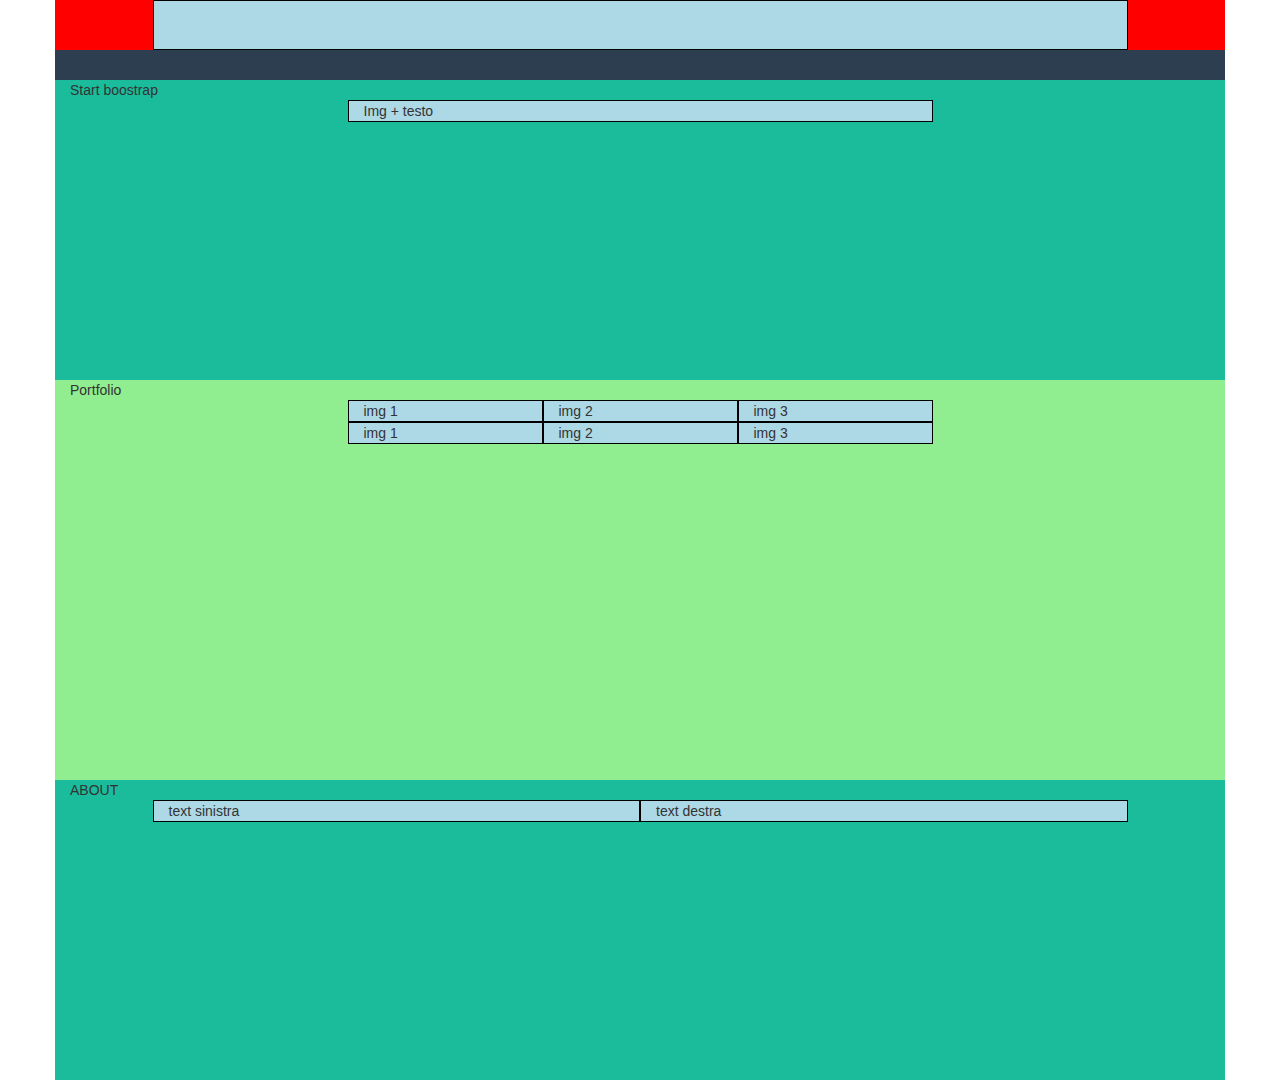
==== index.html @ ac2308a0 "layout 50% md" ====
<!DOCTYPE html>
<html lang="en">
<head>
    <meta charset="UTF-8">
    <meta http-equiv="X-UA-Compatible" content="IE=edge">
    <meta name="viewport" content="width=device-width, initial-scale=1.0">
    <link rel="stylesheet" href="css/style.css">
    <link rel="stylesheet" href="https://maxcdn.bootstrapcdn.com/bootstrap/3.3.7/css/bootstrap.min.css" integrity="sha384-BVYiiSIFeK1dGmJRAkycuHAHRg32OmUcww7on3RYdg4Va+PmSTsz/K68vbdEjh4u" crossorigin="anonymous">
    <title>Boostrap Freelance</title>
</head>
<body> 
    <!-- header  -->
    <header>
        <!-- nav bg nero  -->
        <nav class="container">
            <div class="row">
                <div class="col-md-offset-1 col-md-10">

                </div>
            </div>

        </nav>

        <!-- jumbotron  -->
        <div id="jumbotron" class="container bg-turquoise ">
            Start boostrap
            <div class="row">
                <div class="col-md-offset-3 col-md-6">Img + testo</div>
            </div>
        </div>
    </header>

    <!-- main  -->
    <main>

        <!-- PORTFOLIO  -->
        <section id="portfolio" class="container">
            Portfolio
            <!-- prima riga img  -->
            <div class="row">
                <div class="col-md-offset-3 col-md-2">img 1</div>
                <div class="col-md-2">img 2</div>
                <div class="col-md-2">img 3</div>
            </div>
            <!-- seconda riga img  -->
            <div class="row">
                <div class="col-md-offset-3 col-md-2">img 1</div>
                <div class="col-md-2">img 2</div>
                <div class="col-md-2">img 3</div>
            </div>
        </section>

        <!-- ABOUT  -->
        <section id="about" class="container bg-turquoise">
            ABOUT
            <div class="row">                
                <div class="col-md-offset-1 col-md-5">
                    text sinistra
                </div>
                <div class="col-md-5">
                    text destra 
                </div>
            </div>
        </section>

    </main>
</body>
</html>
---- css/style.css ----
[class*="col-"] {
    background-color: lightblue;
    border: 1px solid black;
    height: 100%;
}
.bg-turquoise {
    background-color: #1abc9c;
}

/* nav  */
nav {
    height: 80px;
    background-color: #2c3e50; 
}
nav>.row {
    background-color: red;
    height: 50px;
    line-height: 50px;
    vertical-align: middle;
}
/* jumbotron */
#jumbotron {
    height: 300px;
}
/* main  */
/* portfolio  */
#portfolio {
    height: 400px;
    background-color: lightgreen; /*  da cambiare in white  */
}
/* about  */
#about {
    height: 300px;
}
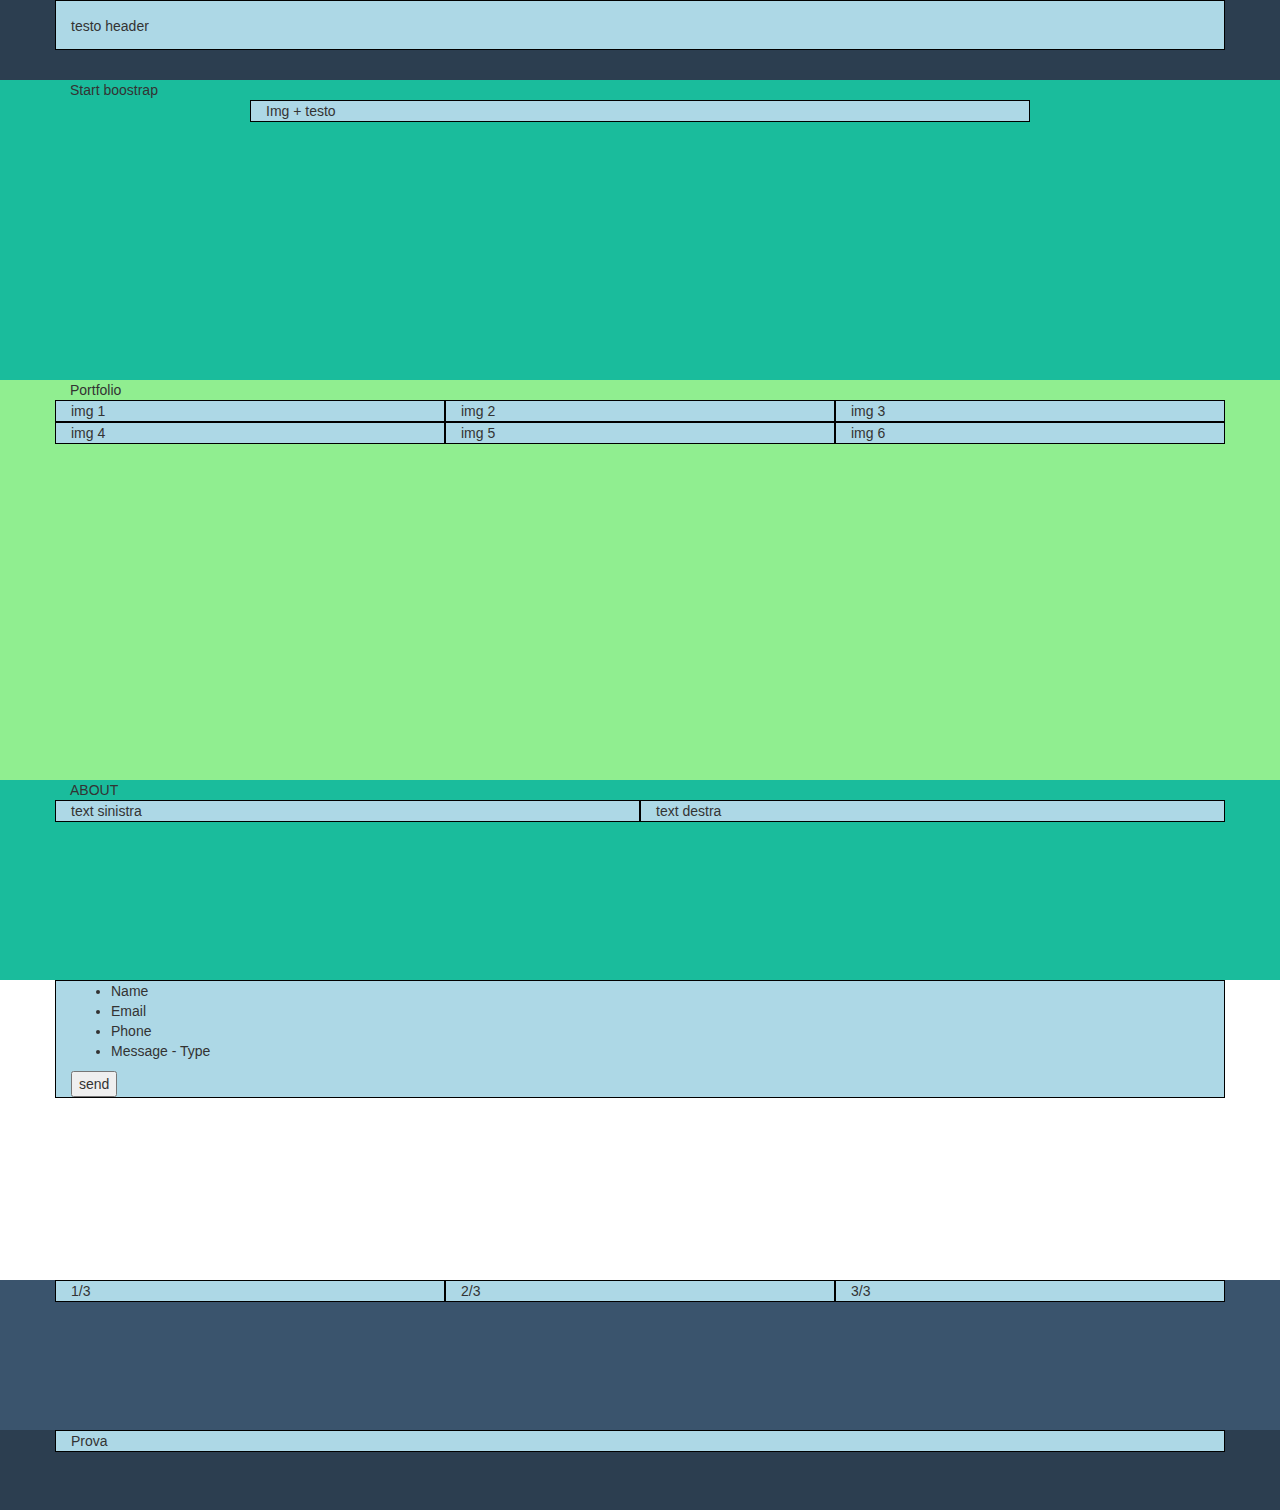
==== commit 89793fe7: "prova layout x3 dispositivi. Non capisco i margini" ====
--- a/index.html
+++ b/index.html
@@ -12,20 +12,23 @@
     <!-- header  -->
     <header>
         <!-- nav bg nero  -->
-        <nav class="container">
-            <div class="row">
-                <div class="col-md-offset-1 col-md-10">
-
+        <nav>
+            <div class="container">
+                <div class="row">
+                    <div class="col-md-12 col-sm-12 col-xs-12">
+                        testo header
+                    </div>
                 </div>
             </div>
-
         </nav>
 
         <!-- jumbotron  -->
-        <div id="jumbotron" class="container bg-turquoise ">
-            Start boostrap
-            <div class="row">
-                <div class="col-md-offset-3 col-md-6">Img + testo</div>
+        <div id="jumbotron" class="bg-turquoise ">            
+            <div class="container">
+                Start boostrap
+                <div class="row">
+                    <div class="col-md-offset-2 col-md-8 col-sm-offset-3 col-sm-6 col-xs-offset-1 col-xs-10">Img + testo</div>
+                </div>
             </div>
         </div>
     </header>
@@ -34,35 +37,76 @@
     <main>
 
         <!-- PORTFOLIO  -->
-        <section id="portfolio" class="container">
-            Portfolio
-            <!-- prima riga img  -->
-            <div class="row">
-                <div class="col-md-offset-3 col-md-2">img 1</div>
-                <div class="col-md-2">img 2</div>
-                <div class="col-md-2">img 3</div>
-            </div>
-            <!-- seconda riga img  -->
-            <div class="row">
-                <div class="col-md-offset-3 col-md-2">img 1</div>
-                <div class="col-md-2">img 2</div>
-                <div class="col-md-2">img 3</div>
+        <section id="portfolio">
+            <div class="container">
+                Portfolio
+                <!-- prima riga img  -->
+                <div class="row">
+                    <div class="col-md-4 col-sm-6 col-xs-12">img 1</div>
+                    <div class="col-md-4 col-sm-6 col-xs-12">img 2</div>
+                    <div class="col-md-4 col-sm-6 col-xs-12">img 3</div>
+                    <div class="col-md-4 col-sm-6 col-xs-12">img 4</div>
+                    <div class="col-md-4 col-sm-6 col-xs-12">img 5</div>
+                    <div class="col-md-4 col-sm-6 col-xs-12">img 6</div>
+                </div>
             </div>
         </section>
 
         <!-- ABOUT  -->
-        <section id="about" class="container bg-turquoise">
-            ABOUT
-            <div class="row">                
-                <div class="col-md-offset-1 col-md-5">
-                    text sinistra
-                </div>
-                <div class="col-md-5">
-                    text destra 
+        <section id="about" class="bg-turquoise">
+            <div class="container">
+                ABOUT
+                <div class="row">                
+                    <div class="col-md-6 col-sm-6 col-xs-12">
+                        text sinistra
+                    </div>
+                    <div class="col-md-6 col-sm-6 col-xs-12">
+                        text destra 
+                    </div>
                 </div>
             </div>
         </section>
 
+        <!-- contact me  -->
+        <section id="contact">
+            <div class="container">
+                <div class="row">
+                    <div class="col-md-12 col-sm-12 col-xs-12">
+                        <ul>
+                            <li>Name</li>
+                            <li>Email</li>
+                            <li>Phone</li>
+                            <li>Message - Type</li>
+                        </ul>
+                        <button>send</button>
+                    </div>
+                </div>
+            </div>
+        </section>
     </main>
+
+    <!-- footer  -->
+    <footer>
+        <!-- prima parte footer  -->
+        <section id="foot-1">
+            <div class="container">
+                <div class="row">
+                    <div class="col-md-4 col-sm-4 col-xs-4">1/3</div>
+                    <div class="col-md-4 col-sm-4 col-xs-4">2/3</div>
+                    <div class="col-md-4 col-sm-4 col-xs-4">3/3</div>
+                </div>
+            </div>
+        </section>
+
+        <!-- seconda parte footer  -->
+        <section id="foot-2">
+            <div class="container">
+                <div class="row">
+                    <div class="col-md-12 col-sm-12 col-xs-12">Prova</div>
+                </div>
+            </div>
+        </section>
+
+    </footer>
 </body>
 </html>--- a/css/style.css
+++ b/css/style.css
@@ -12,8 +12,7 @@
     height: 80px;
     background-color: #2c3e50; 
 }
-nav>.row {
-    background-color: red;
+nav .row {
     height: 50px;
     line-height: 50px;
     vertical-align: middle;
@@ -30,6 +29,19 @@
 }
 /* about  */
 #about {
+    height: 200px;
+}
+#contact {
     height: 300px;
 }
 
+footer>section:first-child {
+    background-color: #3a546d;
+    height: 150px;
+}
+
+footer>section:last-child {
+    background-color: #2c3e50;
+    height: 80px;
+}
+
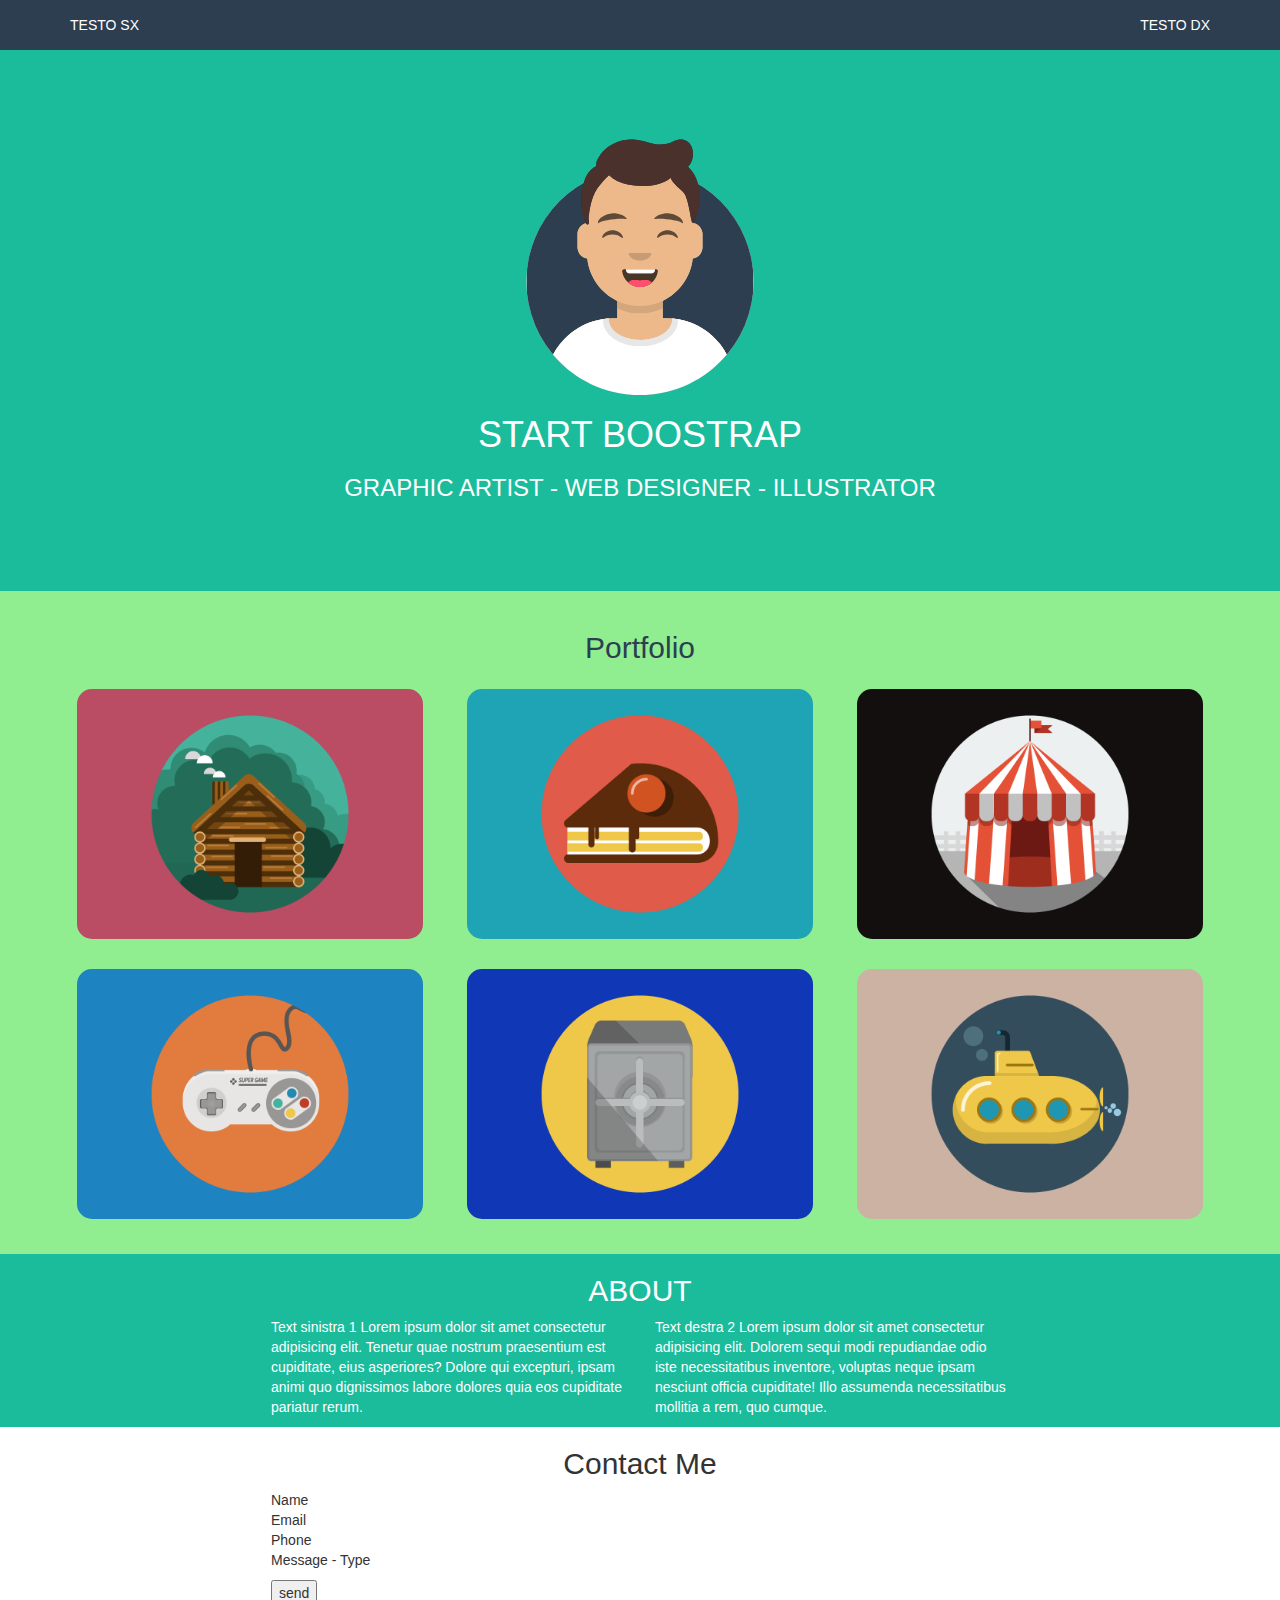
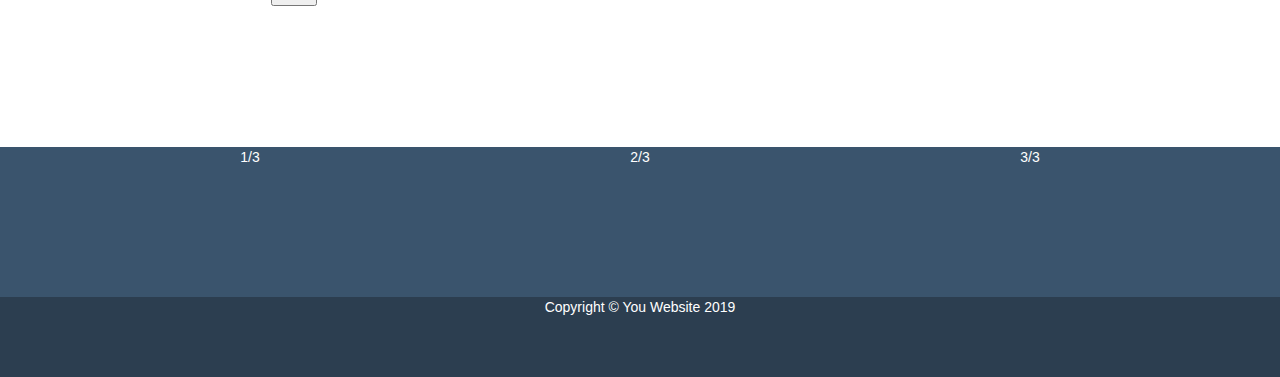
==== commit 9790cd23: "major layout + test" ====
--- a/index.html
+++ b/index.html
@@ -1,112 +1,148 @@
 <!DOCTYPE html>
 <html lang="en">
-<head>
-    <meta charset="UTF-8">
-    <meta http-equiv="X-UA-Compatible" content="IE=edge">
-    <meta name="viewport" content="width=device-width, initial-scale=1.0">
-    <link rel="stylesheet" href="css/style.css">
-    <link rel="stylesheet" href="https://maxcdn.bootstrapcdn.com/bootstrap/3.3.7/css/bootstrap.min.css" integrity="sha384-BVYiiSIFeK1dGmJRAkycuHAHRg32OmUcww7on3RYdg4Va+PmSTsz/K68vbdEjh4u" crossorigin="anonymous">
-    <title>Boostrap Freelance</title>
-</head>
-<body> 
-    <!-- header  -->
-    <header>
-        <!-- nav bg nero  -->
-        <nav>
-            <div class="container">
-                <div class="row">
-                    <div class="col-md-12 col-sm-12 col-xs-12">
-                        testo header
+    <head>
+        <meta charset="UTF-8">
+        <meta http-equiv="X-UA-Compatible" content="IE=edge">
+        <meta name="viewport" content="width=device-width, initial-scale=1.0">
+        <link rel="stylesheet" href="css/style.css">
+        <link rel="stylesheet" href="https://maxcdn.bootstrapcdn.com/bootstrap/3.3.7/css/bootstrap.min.css" integrity="sha384-BVYiiSIFeK1dGmJRAkycuHAHRg32OmUcww7on3RYdg4Va+PmSTsz/K68vbdEjh4u" crossorigin="anonymous">
+        <title>Boostrap Freelance</title>
+    </head>
+    <body> 
+        <!-- header  -->
+        <header class="text-uppercase">
+            <!-- nav bg nero  -->
+            <nav>
+                <div class="container">
+                    <div class="row">
+                        <!-- probabilmente mettere due colonne da 6 sarebbe meglio per dividere  -->
+                        <div class="col-md-6 col-sm-6 col-xs-6">
+                            testo sx
+                        </div>
+                        <div class="col-md-6 text-right col-sm-6 col-xs-6"> testo dx
+
+                        </div>
+                    </div>
+                </div>
+            </nav>
+
+            <!-- jumbotron  -->
+            <div id="jumbotron" class="text-center bg-turquoise ">            
+                <div class="container">
+                    <div class="row">
+                        <div class="col-md-offset-2 col-md-8 col-sm-offset-3 col-sm-6 col-xs-12">
+                            <img src="img/avatar.svg" alt="img avatar">
+                        
+                        
+                            <h1>Start Boostrap</h1>
+
+                <!-- in mezzo c'è una stellina e linea !!  -->
+
+                            <h3>Graphic Artist - Web Designer - Illustrator</h3>
+                        </div>
                     </div>
                 </div>
             </div>
-        </nav>
+        </header>
 
-        <!-- jumbotron  -->
-        <div id="jumbotron" class="bg-turquoise ">            
-            <div class="container">
-                Start boostrap
-                <div class="row">
-                    <div class="col-md-offset-2 col-md-8 col-sm-offset-3 col-sm-6 col-xs-offset-1 col-xs-10">Img + testo</div>
-                </div>
-            </div>
-        </div>
-    </header>
+        <!-- main  -->
+        <main>
 
-    <!-- main  -->
-    <main>
-
-        <!-- PORTFOLIO  -->
-        <section id="portfolio">
-            <div class="container">
-                Portfolio
-                <!-- prima riga img  -->
-                <div class="row">
-                    <div class="col-md-4 col-sm-6 col-xs-12">img 1</div>
-                    <div class="col-md-4 col-sm-6 col-xs-12">img 2</div>
-                    <div class="col-md-4 col-sm-6 col-xs-12">img 3</div>
-                    <div class="col-md-4 col-sm-6 col-xs-12">img 4</div>
-                    <div class="col-md-4 col-sm-6 col-xs-12">img 5</div>
-                    <div class="col-md-4 col-sm-6 col-xs-12">img 6</div>
-                </div>
-            </div>
-        </section>
-
-        <!-- ABOUT  -->
-        <section id="about" class="bg-turquoise">
-            <div class="container">
-                ABOUT
-                <div class="row">                
-                    <div class="col-md-6 col-sm-6 col-xs-12">
-                        text sinistra
-                    </div>
-                    <div class="col-md-6 col-sm-6 col-xs-12">
-                        text destra 
+            <!-- PORTFOLIO  -->
+            <section id="portfolio">
+                <div class="container text-center">
+                    <h2>Portfolio</h2>
+                    <!-- prima riga img  -->
+                    <div class="row">
+                        <div class="col-md-4 col-sm-6 col-xs-12">
+                            <img src="img/cabin.png" alt="Cabin img">
+                        </div>
+                        <div class="col-md-4 col-sm-6 col-xs-12">
+                            <img src="img/cake.png" alt="cake img">
+                        </div>
+                        <div class="col-md-4 col-sm-6 col-xs-12">
+                            <img src="img/circus.png" alt="circus img">
+                        </div>
+                        <div class="col-md-4 col-sm-6 col-xs-12">
+                            <img src="img/game.png" alt="game img">
+                        </div>
+                        <div class="col-md-4 col-sm-6 col-xs-12">
+                            <img src="img/safe.png" alt="safe img">
+                        </div>
+                        <div class="col-md-4 col-sm-6 col-xs-12">
+                            <img src="img/submarine.png" alt="submarine img">
+                        </div>
                     </div>
                 </div>
-            </div>
-        </section>
+            </section>
 
-        <!-- contact me  -->
-        <section id="contact">
-            <div class="container">
-                <div class="row">
-                    <div class="col-md-12 col-sm-12 col-xs-12">
-                        <ul>
-                            <li>Name</li>
-                            <li>Email</li>
-                            <li>Phone</li>
-                            <li>Message - Type</li>
-                        </ul>
-                        <button>send</button>
+            <!-- ABOUT  -->
+            <section id="about" class="bg-turquoise">
+
+                <div class="wrapper_60">
+                    <div class="container-fluid">
+                        <h2 class="text-center">ABOUT</h2>
+                        <div class="row">
+                            <div class="col-md-6 col-sm-6 col-xs-12">
+                                <p>
+                                    Text sinistra 1 Lorem ipsum dolor sit amet consectetur adipisicing elit. Tenetur quae nostrum praesentium est cupiditate, eius asperiores? Dolore qui excepturi, ipsam animi quo dignissimos labore dolores quia eos cupiditate pariatur rerum.
+                                </p>   
+                            </div>
+                            <div class="col-md-6 col-sm-6 col-xs-12">
+                                <p>
+                                    Text destra 2 Lorem ipsum dolor sit amet consectetur adipisicing elit. Dolorem sequi modi repudiandae odio iste necessitatibus inventore, voluptas neque ipsam nesciunt officia cupiditate! Illo assumenda necessitatibus mollitia a rem, quo cumque.
+                                </p> 
+                            </div>
+                        </div>
                     </div>
                 </div>
-            </div>
-        </section>
-    </main>
+            </section>
 
-    <!-- footer  -->
-    <footer>
-        <!-- prima parte footer  -->
-        <section id="foot-1">
-            <div class="container">
-                <div class="row">
-                    <div class="col-md-4 col-sm-4 col-xs-4">1/3</div>
-                    <div class="col-md-4 col-sm-4 col-xs-4">2/3</div>
-                    <div class="col-md-4 col-sm-4 col-xs-4">3/3</div>
+            <!-- contact me  -->
+            <section id="contact">
+                <h2 class="text-center">Contact Me</h2>
+                <div class="wrapper_60">
+                    <div class="container">
+                        
+                        <div class="row">
+                            <div class="col-md-12 col-sm-12 col-xs-12">
+                                
+                                <ul>
+                                    <li>Name</li>
+                                    <li>Email</li>
+                                    <li>Phone</li>
+                                    <li>Message - Type</li>
+                                </ul>
+                                <button>send</button>
+                            </div>
+                        </div>
+                    </div>
                 </div>
-            </div>
-        </section>
+            </section>
+        </main>
 
-        <!-- seconda parte footer  -->
-        <section id="foot-2">
-            <div class="container">
-                <div class="row">
-                    <div class="col-md-12 col-sm-12 col-xs-12">Prova</div>
+        <!-- footer  -->
+        <footer class="text-center">
+            <!-- prima parte footer  -->
+            <section id="footer_top">
+                <div class="container">
+                    <div class="row">
+                        <div class="col-md-4 col-sm-4 col-xs-12">1/3</div>
+                        <div class="col-md-4 col-sm-4 col-xs-12">2/3</div>
+                        <div class="col-md-4 col-sm-4 col-xs-12">3/3</div>
+                    </div>
                 </div>
-            </div>
-        </section>
+            </section>
 
-    </footer>
-</body>
+            <!-- seconda parte footer  -->
+            <section id="footer_bot">
+                <div class="container">
+                    <div class="row">
+                        <p>Copyright &copy; You Website 2019</p>
+                    </div>
+                </div>
+            </section>
+
+        </footer>
+    </body>
 </html>--- a/css/style.css
+++ b/css/style.css
@@ -1,15 +1,27 @@
 [class*="col-"] {
-    background-color: lightblue;
-    border: 1px solid black;
+    /* background-color: lightblue;
+    border: 1px solid black; */
     height: 100%;
 }
 .bg-turquoise {
     background-color: #1abc9c;
 }
+.wrapper_60 {
+    width: 60%;
+    margin: 0 auto;
+}
+ul {
+    list-style-type: none;
+    padding-left: 0;
+}
 
+/* header  */
+header {
+    color: white;
+}
 /* nav  */
 nav {
-    height: 80px;
+    height: 50px;
     background-color: #2c3e50; 
 }
 nav .row {
@@ -19,28 +31,44 @@
 }
 /* jumbotron */
 #jumbotron {
-    height: 300px;
+    padding: 80px 15px;  
 }
+#jumbotron img {
+    width: 250px;
+}
+
+
+
 /* main  */
 /* portfolio  */
 #portfolio {
-    height: 400px;
-    background-color: lightgreen; /*  da cambiare in white  */
+    padding: 20px;
+    background-color: lightgreen;
+    color: #2c3e50; /*  da cambiare in white  */
+}
+#portfolio img {
+    height: 250px;
+    margin: 15px 0;
+    border-radius: 15px;
 }
 /* about  */
 #about {
-    height: 200px;
+    color: white;
 }
 #contact {
     height: 300px;
 }
 
-footer>section:first-child {
+/* footer  */
+footer {
+    color: white;
+}
+#footer_top {
     background-color: #3a546d;
     height: 150px;
 }
 
-footer>section:last-child {
+#footer_bot {
     background-color: #2c3e50;
     height: 80px;
 }
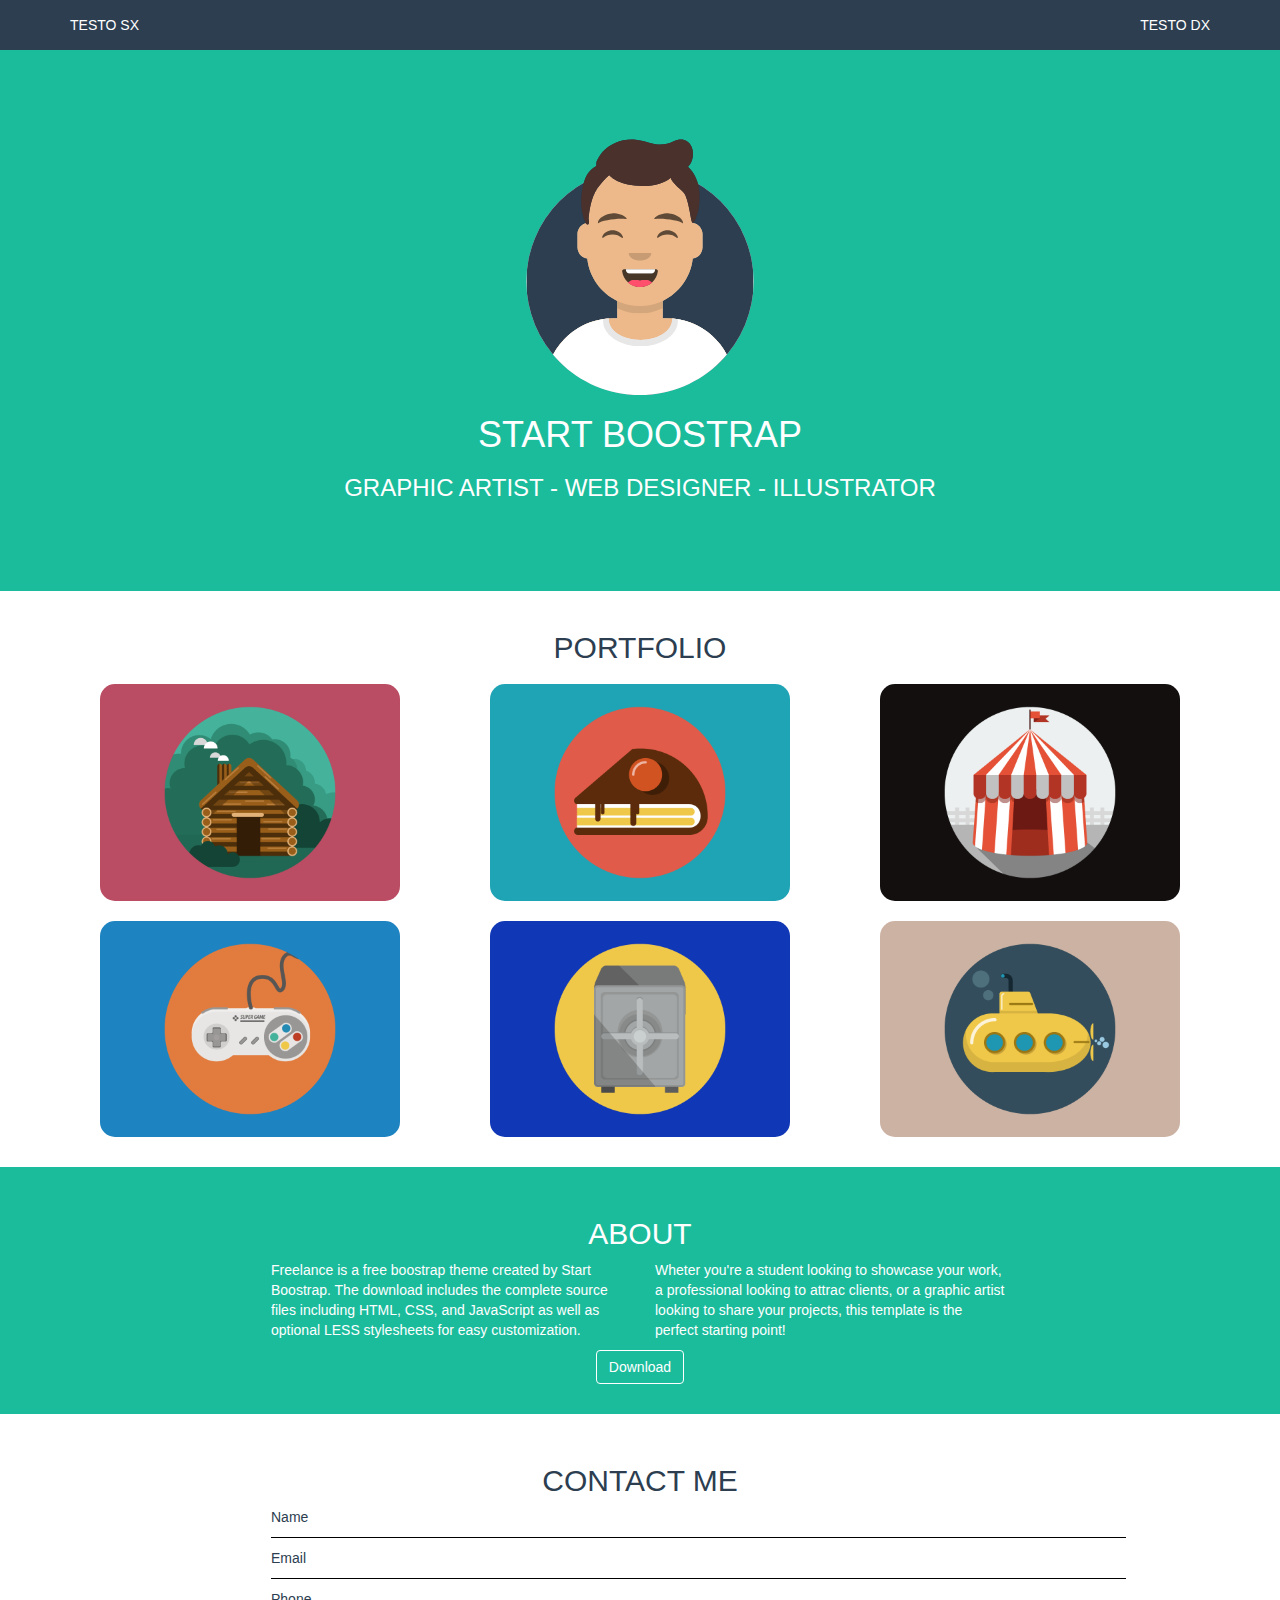
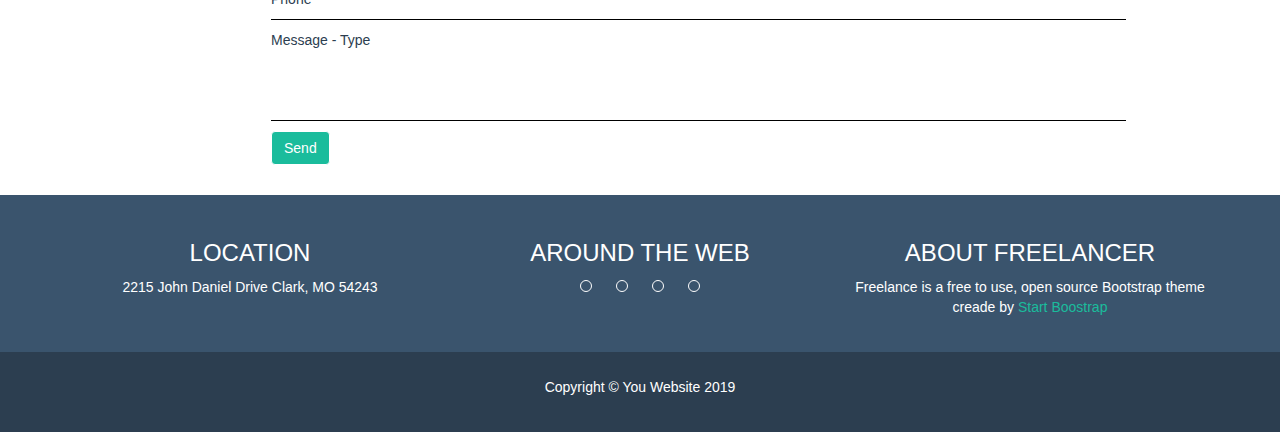
==== commit b86b7896: "manca navbar" ====
--- a/index.html
+++ b/index.html
@@ -4,8 +4,12 @@
         <meta charset="UTF-8">
         <meta http-equiv="X-UA-Compatible" content="IE=edge">
         <meta name="viewport" content="width=device-width, initial-scale=1.0">
+        <!-- style  -->
         <link rel="stylesheet" href="css/style.css">
+        <!-- bootstrap  -->
         <link rel="stylesheet" href="https://maxcdn.bootstrapcdn.com/bootstrap/3.3.7/css/bootstrap.min.css" integrity="sha384-BVYiiSIFeK1dGmJRAkycuHAHRg32OmUcww7on3RYdg4Va+PmSTsz/K68vbdEjh4u" crossorigin="anonymous">
+        <!-- fontsize  -->
+        <link rel="stylesheet" href="https://cdnjs.cloudflare.com/ajax/libs/font-awesome/5.15.3/css/all.min.css" integrity="sha512-iBBXm8fW90+nuLcSKlbmrPcLa0OT92xO1BIsZ+ywDWZCvqsWgccV3gFoRBv0z+8dLJgyAHIhR35VZc2oM/gI1w==" crossorigin="anonymous" />
         <title>Boostrap Freelance</title>
     </head>
     <body> 
@@ -85,14 +89,19 @@
                         <div class="row">
                             <div class="col-md-6 col-sm-6 col-xs-12">
                                 <p>
-                                    Text sinistra 1 Lorem ipsum dolor sit amet consectetur adipisicing elit. Tenetur quae nostrum praesentium est cupiditate, eius asperiores? Dolore qui excepturi, ipsam animi quo dignissimos labore dolores quia eos cupiditate pariatur rerum.
+                                    Freelance is a free boostrap theme created by Start Boostrap. The download includes the complete source files including HTML, CSS, and JavaScript as well as optional LESS stylesheets for easy customization.
                                 </p>   
                             </div>
                             <div class="col-md-6 col-sm-6 col-xs-12">
                                 <p>
-                                    Text destra 2 Lorem ipsum dolor sit amet consectetur adipisicing elit. Dolorem sequi modi repudiandae odio iste necessitatibus inventore, voluptas neque ipsam nesciunt officia cupiditate! Illo assumenda necessitatibus mollitia a rem, quo cumque.
+                                    Wheter you're a student looking to showcase your work, a professional looking to attrac clients, or a graphic artist looking to share your projects, this template is the perfect starting point!
                                 </p> 
                             </div>
+                        </div>
+
+                        <!-- bottone download  -->
+                        <div class="text-center">                    
+                            <button type="button" class="btn btn-default"><i class="fas fa-download"></i> Download</button>
                         </div>
                     </div>
                 </div>
@@ -112,10 +121,10 @@
                                     <li>Email</li>
                                     <li>Phone</li>
                                     <li>Message - Type</li>
-                                </ul>
-                                <button>send</button>
+                                </ul>                   
                             </div>
                         </div>
+                        <button type="button" class="btn btn-success">Send</button>
                     </div>
                 </div>
             </section>
@@ -127,9 +136,32 @@
             <section id="footer_top">
                 <div class="container">
                     <div class="row">
-                        <div class="col-md-4 col-sm-4 col-xs-12">1/3</div>
-                        <div class="col-md-4 col-sm-4 col-xs-12">2/3</div>
-                        <div class="col-md-4 col-sm-4 col-xs-12">3/3</div>
+                        <div class="col-md-4 col-sm-4 col-xs-12">
+                            <h3>Location</h3>
+                            <p>
+                                2215 John Daniel Drive Clark, MO 54243
+                            </p>
+                        </div>
+                        <div class="col-md-4 col-sm-4 col-xs-12">
+                            <h3>around the web</h3>
+                            <ul>
+                                <li>
+                                    <i class="fab fa-facebook-f"></i>
+                                </li>
+                                <li>
+                                    <i class="fab fa-google-plus-g"></i>
+                                </li>
+                                <li>
+                                    <i class="fab fa-twitter"></i>
+                                </li>
+                                <li>
+                                    <i class="fab fa-linkedin-in"></i>
+                                </li>
+                            </ul>
+                        </div>
+                        <div class="col-md-4 col-sm-4 col-xs-12"><h3>About freelancer</h3>
+                        <p>Freelance is a free to use, open source Bootstrap theme creade by <span id="start_boostrap">Start Boostrap</span></p>
+                        </div>
                     </div>
                 </div>
             </section>
--- a/css/style.css
+++ b/css/style.css
@@ -10,13 +10,16 @@
     width: 60%;
     margin: 0 auto;
 }
-ul {
-    list-style-type: none;
-    padding-left: 0;
+h2,
+h3 {
+    text-transform: uppercase;
+    margin: 20px 0px;
 }
 
 /* header  */
-header {
+header,
+footer,
+#about {
     color: white;
 }
 /* nav  */
@@ -43,33 +46,68 @@
 /* portfolio  */
 #portfolio {
     padding: 20px;
-    background-color: lightgreen;
     color: #2c3e50; /*  da cambiare in white  */
 }
 #portfolio img {
-    height: 250px;
-    margin: 15px 0;
+    width: 300px;
+    margin: 10px 0;
     border-radius: 15px;
 }
-/* about  */
-#about {
-    color: white;
-}
+#portfolio,
 #contact {
-    height: 300px;
+    color: #2c3e50; 
 }
 
+/* about  */
+#about,
+#contact {
+    padding: 30px 0;
+}
+#about button,
+#contact button {
+    background-color: #1abc9c; 
+    color: white;
+    border: 1px solid white;
+}
+
+/* contact  */
+#contact ul,
+#footer_top ul {
+    list-style-type: none;
+    padding-left: 0;
+}
+#contact ul>li {
+    margin-bottom: 10px;
+    padding-bottom: 10px;
+    border-bottom: 1px solid black;
+    width: 75%;
+}
+#contact ul>li:last-child {
+    padding-bottom: 70px;
+}
+
+
 /* footer  */
-footer {
-    color: white;
+#footer_top {
+    padding: 25px 0;
+    background-color: #3a546d;
 }
-#footer_top {
-    background-color: #3a546d;
-    height: 150px;
+#footer_top ul>li {
+    display: inline-block;
+    margin: 0 10px;
+    border: 1px solid;
+    padding: 5px;
+    border-radius: 50%;  
+}
+#footer_top ul>li>i {
+    width: 20px;
+}
+#start_boostrap {
+    color: #1abc9c;
 }
 
 #footer_bot {
     background-color: #2c3e50;
-    height: 80px;
+    padding: 25px 0;
 }
 
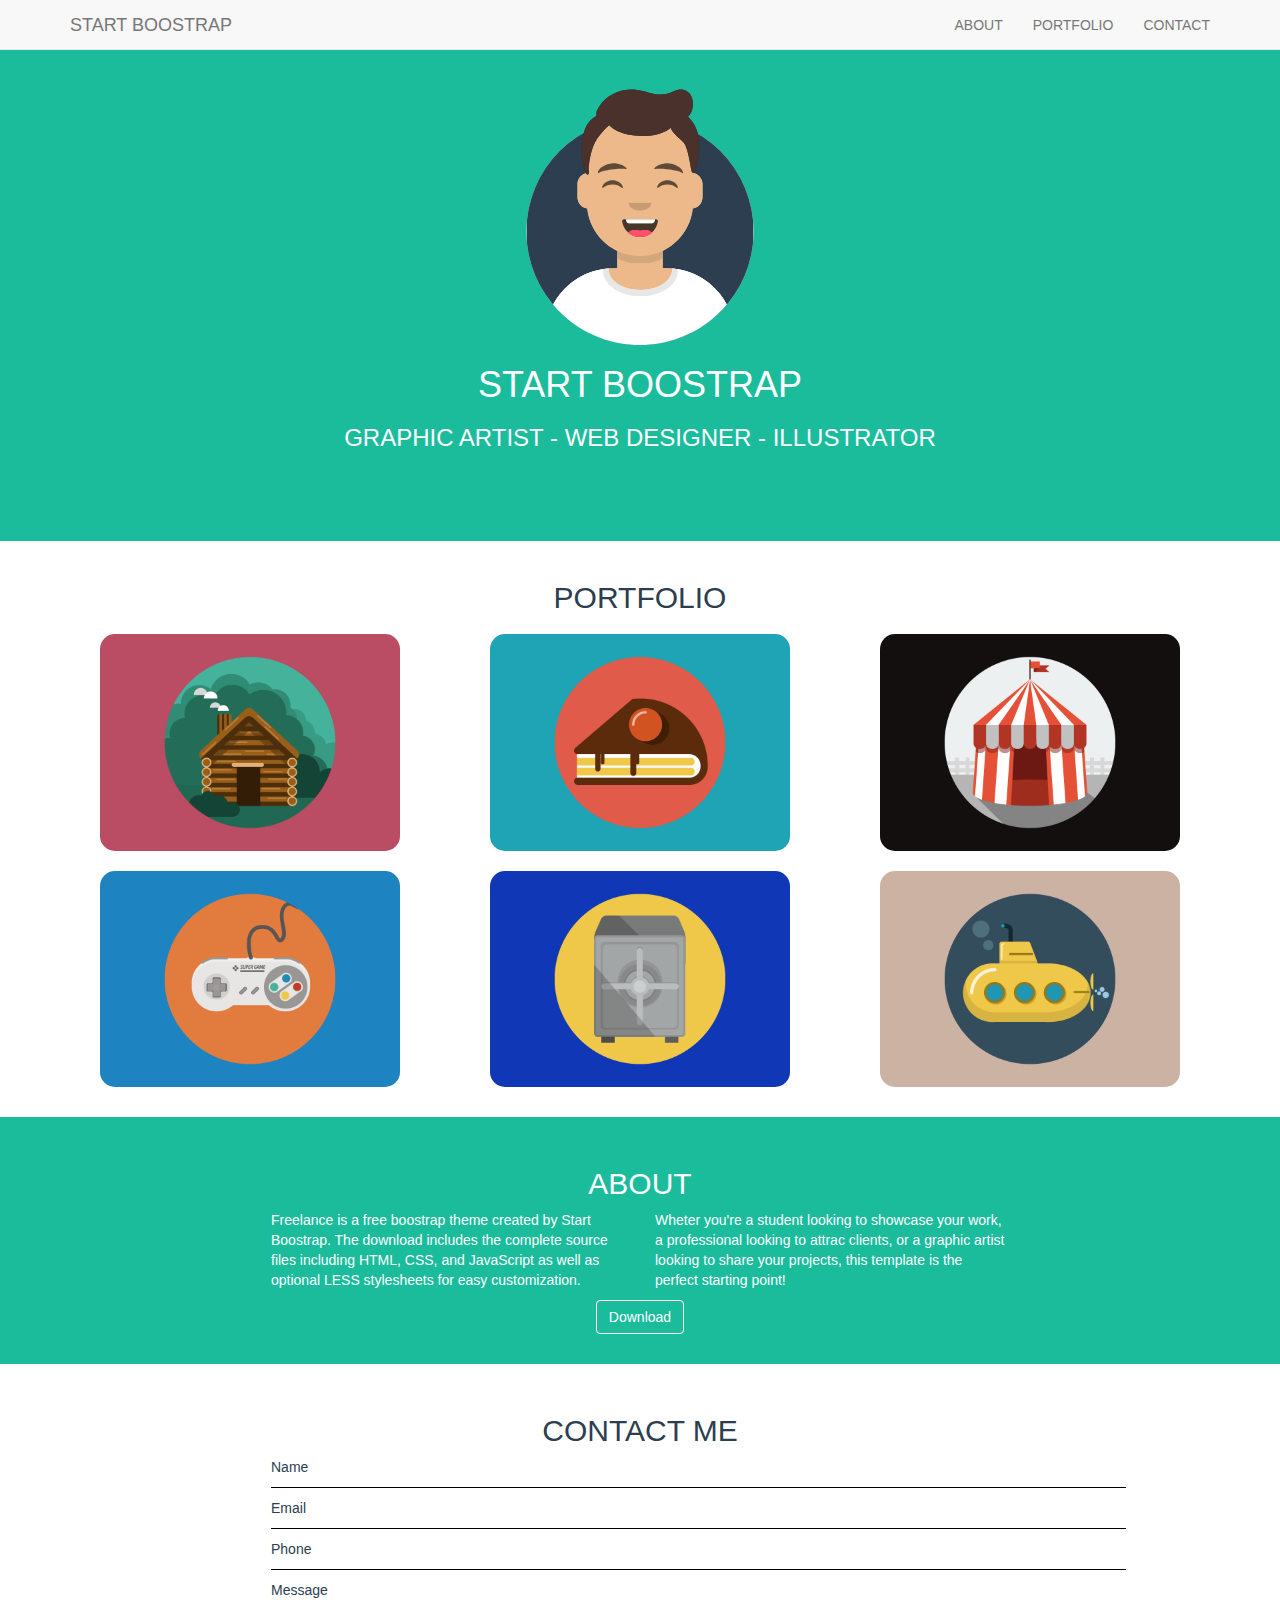
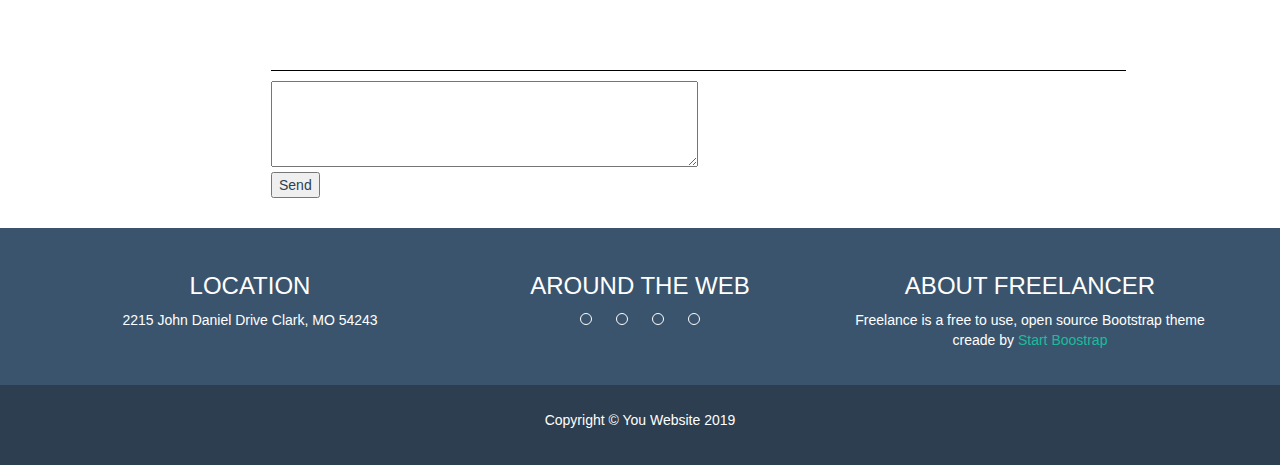
==== commit 5e4bf9e8: "textarea" ====
--- a/index.html
+++ b/index.html
@@ -8,7 +8,7 @@
         <link rel="stylesheet" href="css/style.css">
         <!-- bootstrap  -->
         <link rel="stylesheet" href="https://maxcdn.bootstrapcdn.com/bootstrap/3.3.7/css/bootstrap.min.css" integrity="sha384-BVYiiSIFeK1dGmJRAkycuHAHRg32OmUcww7on3RYdg4Va+PmSTsz/K68vbdEjh4u" crossorigin="anonymous">
-        <!-- fontsize  -->
+        <!-- fontawsome  -->
         <link rel="stylesheet" href="https://cdnjs.cloudflare.com/ajax/libs/font-awesome/5.15.3/css/all.min.css" integrity="sha512-iBBXm8fW90+nuLcSKlbmrPcLa0OT92xO1BIsZ+ywDWZCvqsWgccV3gFoRBv0z+8dLJgyAHIhR35VZc2oM/gI1w==" crossorigin="anonymous" />
         <title>Boostrap Freelance</title>
     </head>
@@ -16,17 +16,26 @@
         <!-- header  -->
         <header class="text-uppercase">
             <!-- nav bg nero  -->
-            <nav>
-                <div class="container">
-                    <div class="row">
-                        <!-- probabilmente mettere due colonne da 6 sarebbe meglio per dividere  -->
-                        <div class="col-md-6 col-sm-6 col-xs-6">
-                            testo sx
-                        </div>
-                        <div class="col-md-6 text-right col-sm-6 col-xs-6"> testo dx
-
-                        </div>
-                    </div>
+            <nav class="navbar navbar-default nav_important navbar-fixed-top">
+                <div id="container_nav" class="container">
+                <div class="navbar-header">
+                    <button type="button" class="navbar-toggle collapsed" data-toggle="collapse" data-target="#navbar" aria-expanded="false" aria-controls="navbar">
+                    <span class="sr-only">Toggle navigation</span>
+                    <span class="icon-bar"></span>
+                    <span class="icon-bar"></span>
+                    <span class="icon-bar"></span>
+                    </button>
+                    <a class="navbar-brand text-uppercase" href="#">Start Boostrap</a>
+                </div>
+                <div id="navbar" class="navbar-collapse collapse">
+                    
+                    <ul class="nav navbar-nav navbar-right">
+                    <li><a href="#about">ABOUT</a></li>
+                    <li><a href="#portfolio">PORTFOLIO</a></li>
+                    <li><a href="#contact">CONTACT</a></li>
+                    
+                    </ul>
+                </div><!--/.nav-collapse -->
                 </div>
             </nav>
 
@@ -120,11 +129,14 @@
                                     <li>Name</li>
                                     <li>Email</li>
                                     <li>Phone</li>
-                                    <li>Message - Type</li>
-                                </ul>                   
+                                    <li>Message</li>
+                                </ul>  
+                                <textarea name="textarea" rows="4" cols="50">
+                                        
+                                </textarea>                 
                             </div>
                         </div>
-                        <button type="button" class="btn btn-success">Send</button>
+                        <input type="Submit" value="Send">
                     </div>
                 </div>
             </section>
--- a/css/style.css
+++ b/css/style.css
@@ -106,6 +106,7 @@
     color: #1abc9c;
 }
 
+
 #footer_bot {
     background-color: #2c3e50;
     padding: 25px 0;
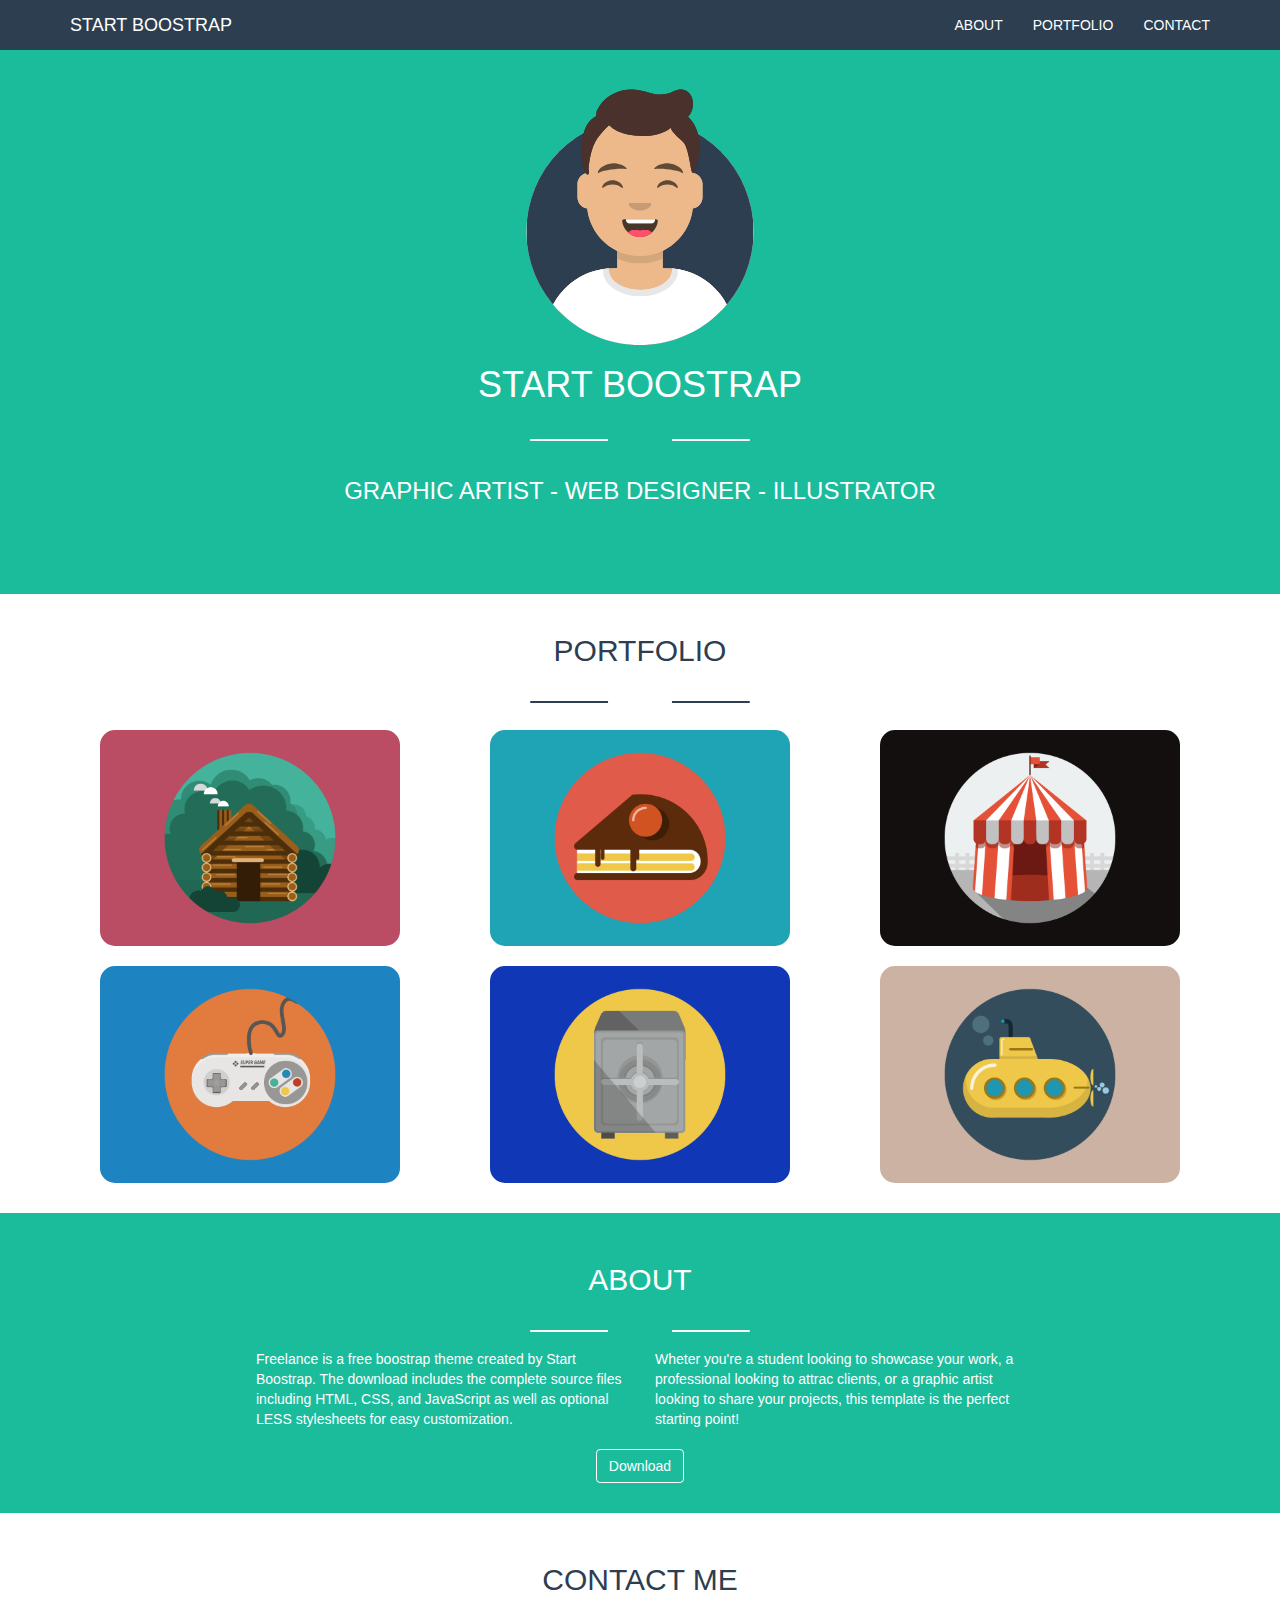
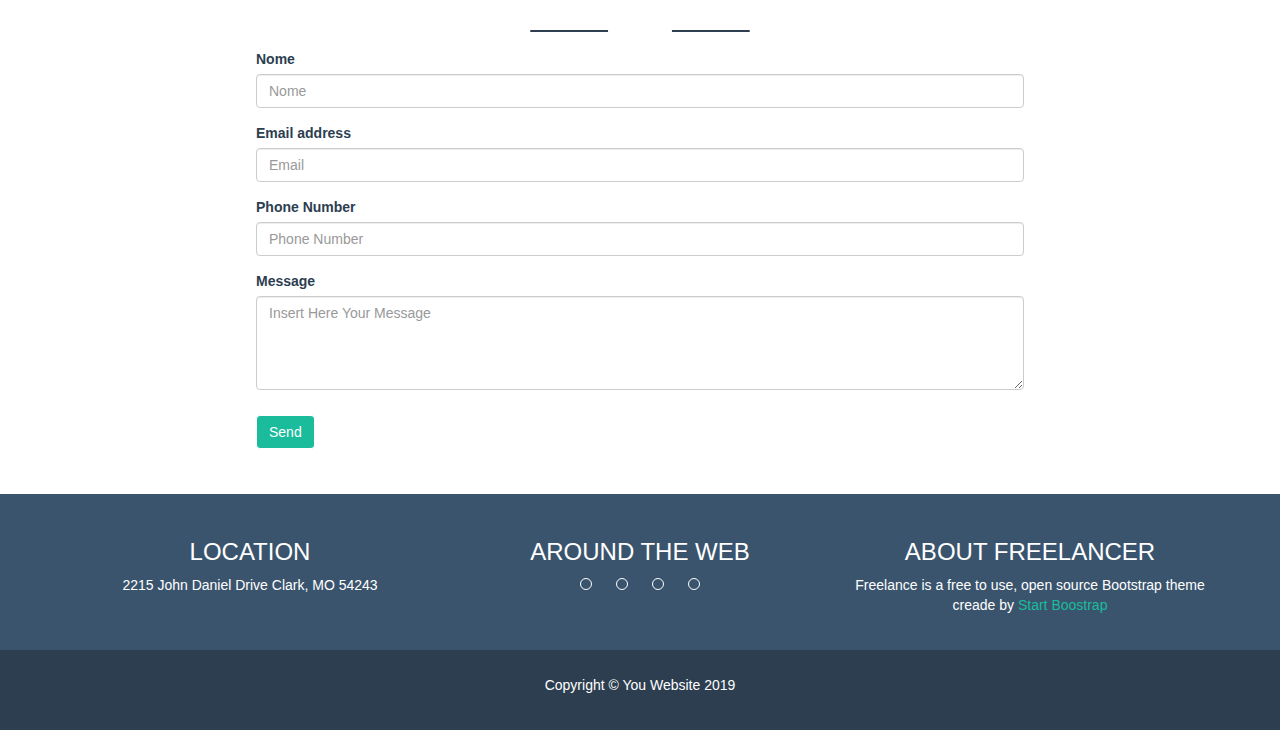
==== commit c0d39adf: "linea che non mi piace semantica" ====
--- a/index.html
+++ b/index.html
@@ -49,6 +49,14 @@
                         
                             <h1>Start Boostrap</h1>
 
+                            <!-- soluzione che non mi piace  -->
+                            <div class="stellina">
+                                <span class="decor">
+                                    <i class="fas fa-star"></i>
+                                </span>
+                            </div> 
+                            
+
                 <!-- in mezzo c'è una stellina e linea !!  -->
 
                             <h3>Graphic Artist - Web Designer - Illustrator</h3>
@@ -64,7 +72,15 @@
             <!-- PORTFOLIO  -->
             <section id="portfolio">
                 <div class="container text-center">
+
                     <h2>Portfolio</h2>
+
+                    <!-- star decoration  -->
+                    <div class="stellina">
+                        <span class="decor">
+                            <i class="fas fa-star"></i>
+                        </span>
+                    </div> 
                     <!-- prima riga img  -->
                     <div class="row">
                         <div class="col-md-4 col-sm-6 col-xs-12">
@@ -93,8 +109,15 @@
             <section id="about" class="bg-turquoise">
 
                 <div class="wrapper_60">
-                    <div class="container-fluid">
                         <h2 class="text-center">ABOUT</h2>
+                        <!-- star decoration  -->
+                        <div class="stellina">
+                            <span class="decor">
+                                <i class="fas fa-star"></i>
+                            </span>
+                        </div>  
+
+
                         <div class="row">
                             <div class="col-md-6 col-sm-6 col-xs-12">
                                 <p>
@@ -112,7 +135,6 @@
                         <div class="text-center">                    
                             <button type="button" class="btn btn-default"><i class="fas fa-download"></i> Download</button>
                         </div>
-                    </div>
                 </div>
             </section>
 
@@ -120,25 +142,45 @@
             <section id="contact">
                 <h2 class="text-center">Contact Me</h2>
                 <div class="wrapper_60">
-                    <div class="container">
+                    <!-- star decoration  -->
+                    <div class="stellina">
+                        <span class="decor">
+                            <i class="fas fa-star"></i>
+                        </span>
+                    </div> 
                         
                         <div class="row">
                             <div class="col-md-12 col-sm-12 col-xs-12">
-                                
-                                <ul>
-                                    <li>Name</li>
-                                    <li>Email</li>
-                                    <li>Phone</li>
-                                    <li>Message</li>
-                                </ul>  
-                                <textarea name="textarea" rows="4" cols="50">
-                                        
-                                </textarea>                 
+
+                                <!-- FORMAT contatti  -->
+                                <form>
+                                    <!-- nome  -->
+                                    <div class="form-group">
+                                        <label for="exampleInputNome">Nome</label>
+                                        <input type="Nome" class="form-control" id="exampleInputNome" placeholder="Nome">
+                                    </div>
+                                    <!-- email  -->
+                                    <div class="form-group">
+                                        <label for="exampleInputEmail1">Email address</label>
+                                        <input type="email" class="form-control" id="exampleInputEmail1" placeholder="Email">
+                                    </div>
+                                    <!-- numero -->
+                                    <div class="form-group">
+                                        <label for="exampleInputNumber">Phone Number</label>
+                                        <input type="PhoneNumber" class="form-control" id="exampleInputNumber" placeholder="Phone Number">
+                                    </div>
+                                    <div class="form-group">
+                                        <label for="exampleInputNumber">Message</label>
+                                        <textarea class="form-control" rows="4" placeholder="Insert Here Your Message"></textarea>
+                                    </div>
+                                    <div class="form-group">
+                                        <button type="submit" class="btn btn-default">Send</button>
+                                    </div>
+                                </form> 
+
                             </div>
                         </div>
-                        <input type="Submit" value="Send">
-                    </div>
-                </div>
+                    </div>
             </section>
         </main>
 
--- a/css/style.css
+++ b/css/style.css
@@ -14,6 +14,31 @@
 h3 {
     text-transform: uppercase;
     margin: 20px 0px;
+}
+.stellina {
+    text-align: center;
+}
+span.decor>i {
+    font-size: 30px;
+    margin: 20px 30px;
+    text-align: center;
+}
+span.decor:after,
+span.decor:before {
+    content:"\00a0\00a0\00a0\00a0\00a0\00a0\00a0\00a0\00a0\00a0\00a0\00a0\00a0\00a0";
+    text-decoration:line-through;
+    font-size: 20px;
+}
+
+
+
+/* navbar  */
+#container_nav a {
+    color: white;
+}
+.nav_important {
+    background-color: #2c3e50 !important;
+    border-color: #2c3e50 !important;
 }
 
 /* header  */
@@ -68,26 +93,17 @@
     background-color: #1abc9c; 
     color: white;
     border: 1px solid white;
+    margin-top: 10px;
 }
 
 /* contact  */
-#contact ul,
+
+
+/* footer  */
 #footer_top ul {
     list-style-type: none;
     padding-left: 0;
 }
-#contact ul>li {
-    margin-bottom: 10px;
-    padding-bottom: 10px;
-    border-bottom: 1px solid black;
-    width: 75%;
-}
-#contact ul>li:last-child {
-    padding-bottom: 70px;
-}
-
-
-/* footer  */
 #footer_top {
     padding: 25px 0;
     background-color: #3a546d;
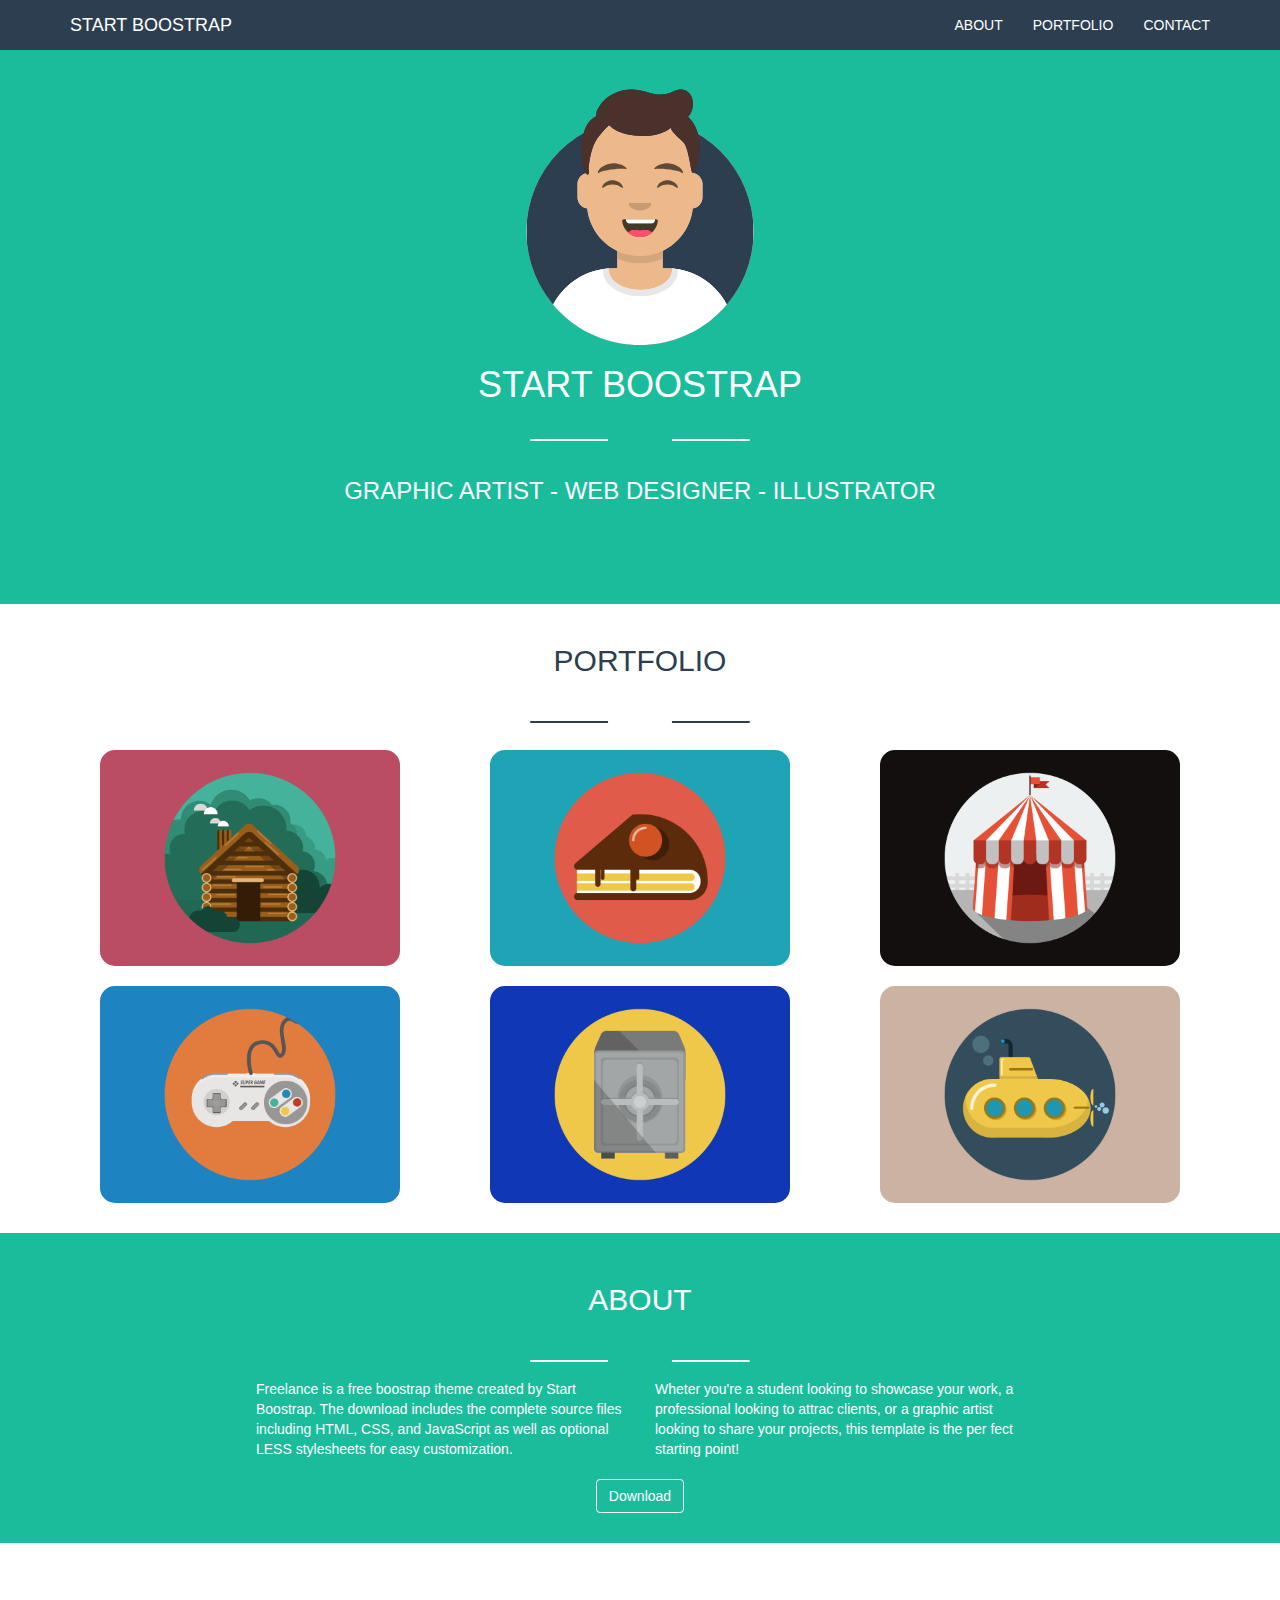
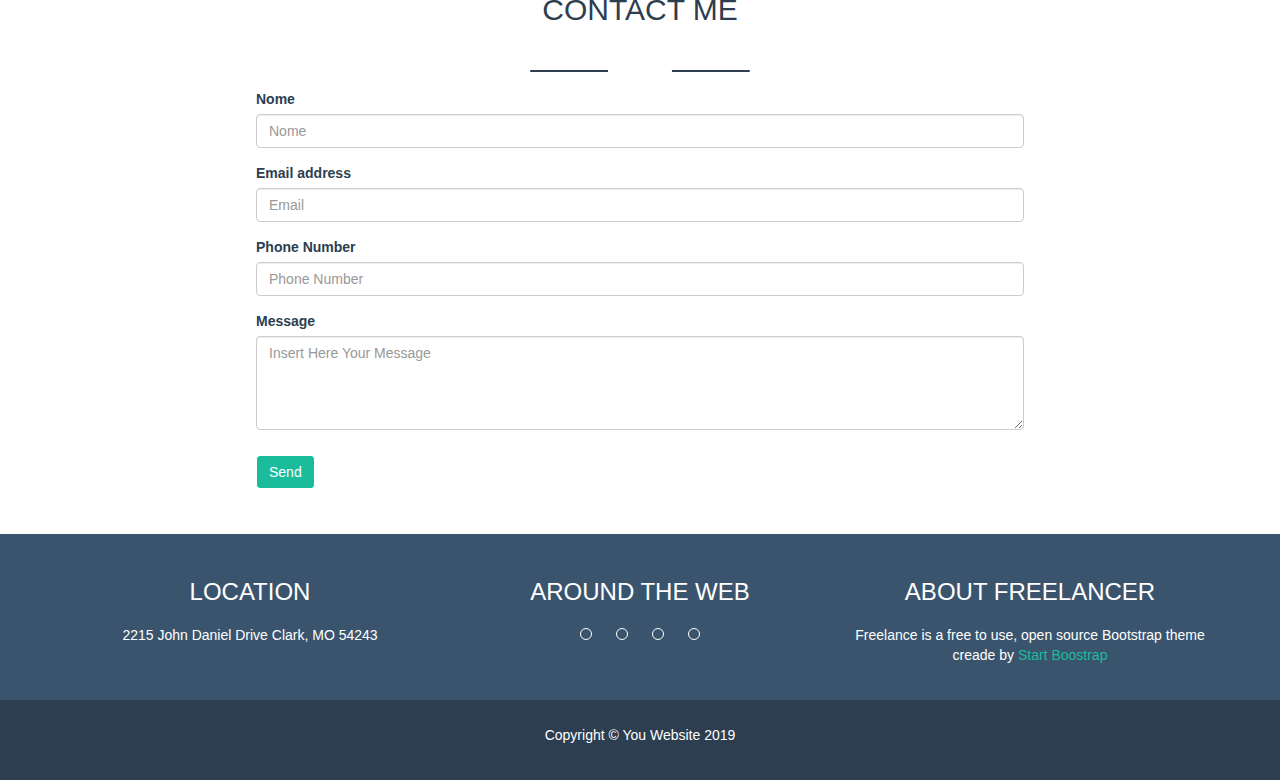
==== commit 7224bef4: "FIX posizione CSS style e test PRIMA TEST. WORK!" ====
--- a/index.html
+++ b/index.html
@@ -4,10 +4,11 @@
         <meta charset="UTF-8">
         <meta http-equiv="X-UA-Compatible" content="IE=edge">
         <meta name="viewport" content="width=device-width, initial-scale=1.0">
+        <!-- bootstrap  -->
+        <link rel="stylesheet" href="https://maxcdn.bootstrapcdn.com/bootstrap/3.3.7/css/bootstrap.min.css" integrity="sha384-BVYiiSIFeK1dGmJRAkycuHAHRg32OmUcww7on3RYdg4Va+PmSTsz/K68vbdEjh4u" crossorigin="anonymous">
         <!-- style  -->
         <link rel="stylesheet" href="css/style.css">
-        <!-- bootstrap  -->
-        <link rel="stylesheet" href="https://maxcdn.bootstrapcdn.com/bootstrap/3.3.7/css/bootstrap.min.css" integrity="sha384-BVYiiSIFeK1dGmJRAkycuHAHRg32OmUcww7on3RYdg4Va+PmSTsz/K68vbdEjh4u" crossorigin="anonymous">
+        
         <!-- fontawsome  -->
         <link rel="stylesheet" href="https://cdnjs.cloudflare.com/ajax/libs/font-awesome/5.15.3/css/all.min.css" integrity="sha512-iBBXm8fW90+nuLcSKlbmrPcLa0OT92xO1BIsZ+ywDWZCvqsWgccV3gFoRBv0z+8dLJgyAHIhR35VZc2oM/gI1w==" crossorigin="anonymous" />
         <title>Boostrap Freelance</title>
@@ -126,7 +127,7 @@
                             </div>
                             <div class="col-md-6 col-sm-6 col-xs-12">
                                 <p>
-                                    Wheter you're a student looking to showcase your work, a professional looking to attrac clients, or a graphic artist looking to share your projects, this template is the perfect starting point!
+                                    Wheter you're a student looking to showcase your work, a professional looking to attrac clients, or a graphic artist looking to share your projects, this template is the per                                                    fect starting point!
                                 </p> 
                             </div>
                         </div>
--- a/css/style.css
+++ b/css/style.css
@@ -37,8 +37,8 @@
     color: white;
 }
 .nav_important {
-    background-color: #2c3e50 !important;
-    border-color: #2c3e50 !important;
+    background-color: #2c3e50;
+    border-color: #2c3e50;
 }
 
 /* header  */
